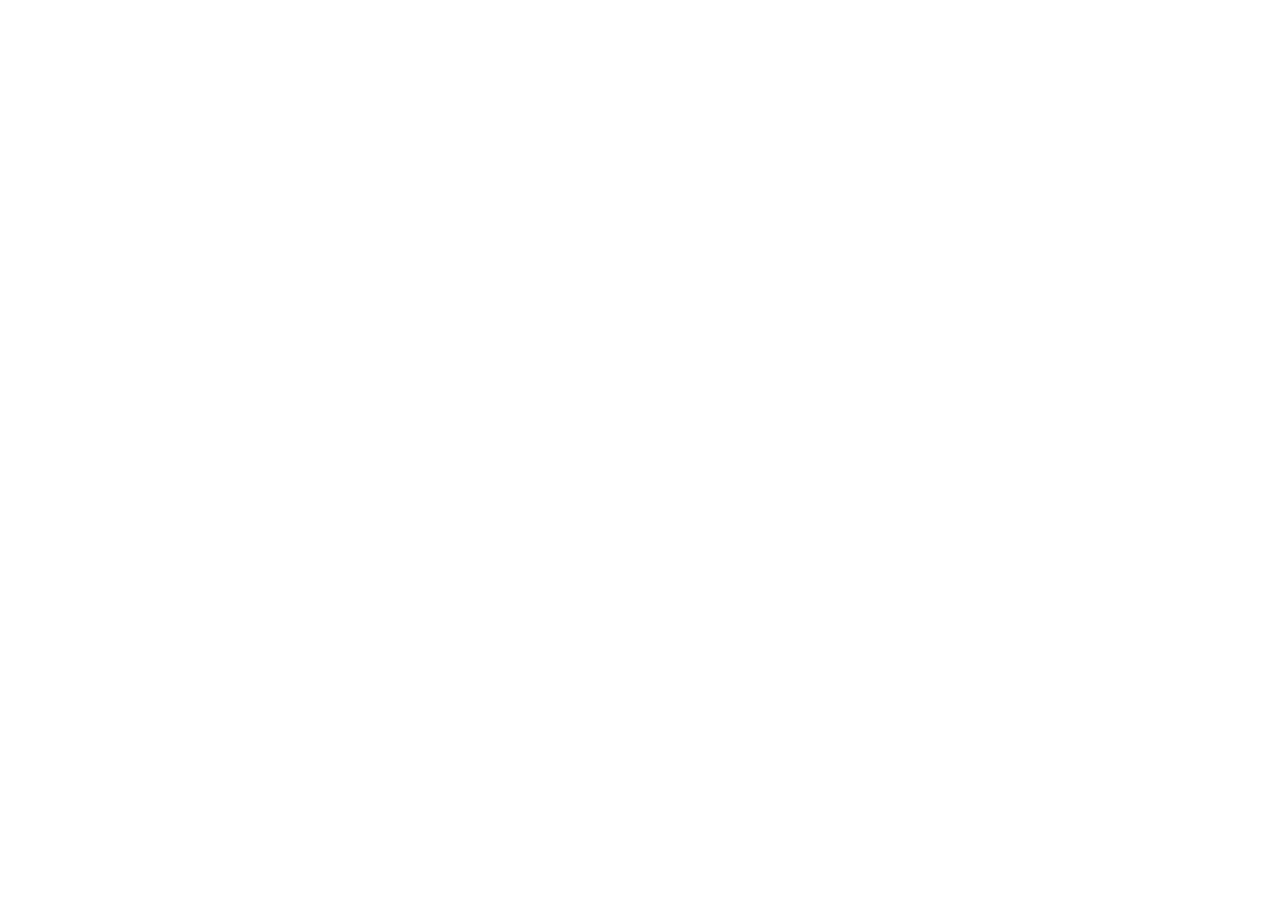
==== admin/index.html @ d86f4345 "Add files via upload" ====
<!doctype html>
<html lang="it">
<head>
  <meta charset="utf-8">
  <meta name="viewport" content="width=device-width,initial-scale=1">
  <meta name="robots" content="noindex,nofollow">
  <title>Area riservata | Gianluca Latina</title>
  <script src="https://identity.netlify.com/v1/netlify-identity-widget.js"></script>
</head>
<body>
  <script src="https://unpkg.com/decap-cms@^3.0.0/dist/decap-cms.js"></script>
</body>
</html>
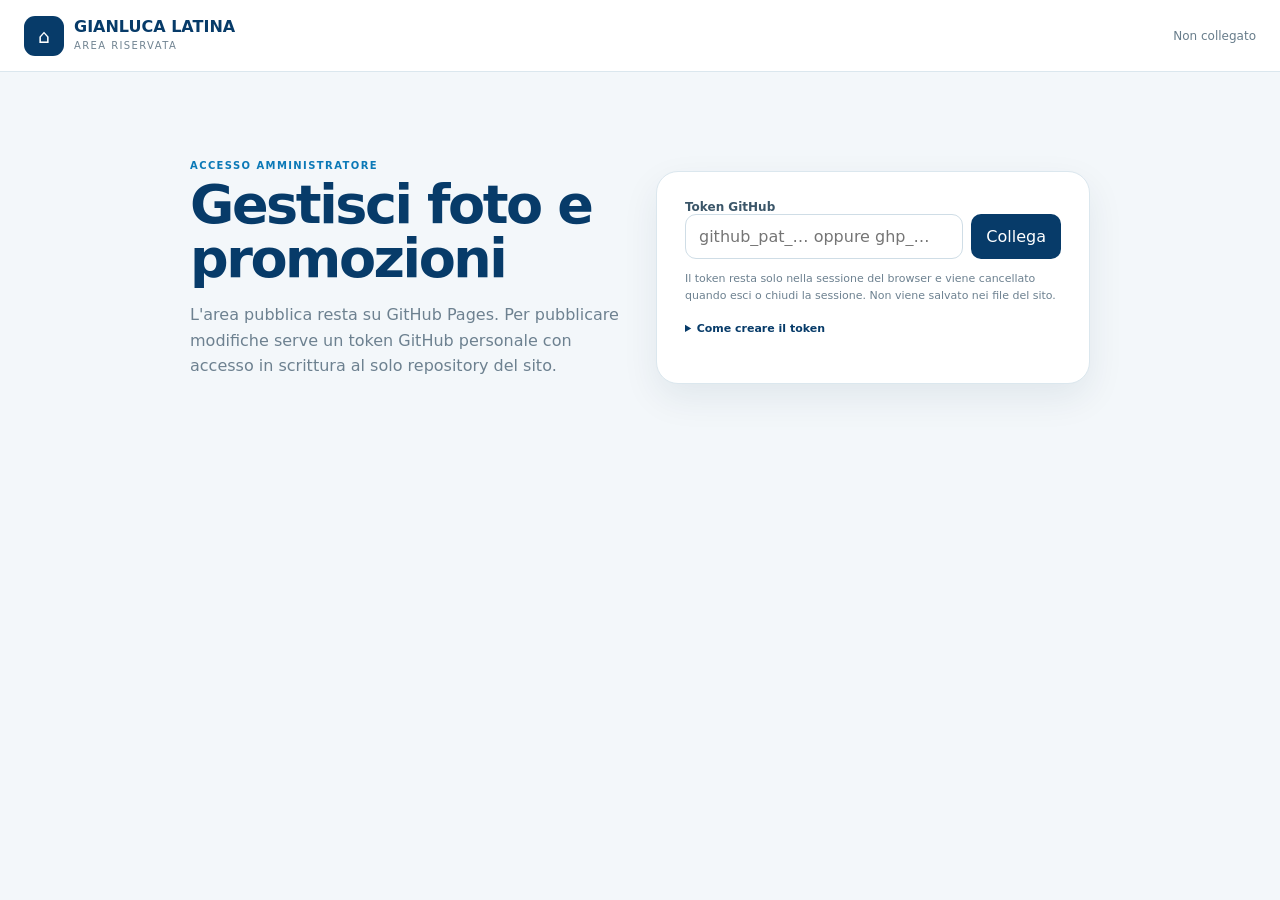
==== commit 84439bcd: "Add files via upload" ====
--- a/admin/index.html
+++ b/admin/index.html
@@ -3,11 +3,210 @@
 <head>
   <meta charset="utf-8">
   <meta name="viewport" content="width=device-width,initial-scale=1">
-  <meta name="robots" content="noindex,nofollow">
+  <meta name="robots" content="noindex,nofollow,noarchive">
+  <meta name="theme-color" content="#073b69">
   <title>Area riservata | Gianluca Latina</title>
-  <script src="https://identity.netlify.com/v1/netlify-identity-widget.js"></script>
+  <link rel="stylesheet" href="admin.css?v=43">
 </head>
 <body>
-  <script src="https://unpkg.com/decap-cms@^3.0.0/dist/decap-cms.js"></script>
+  <header class="admin-topbar">
+    <a class="admin-brand" href="../index.html">
+      <span class="admin-mark">⌂</span>
+      <span><b>GIANLUCA LATINA</b><small>AREA RISERVATA</small></span>
+    </a>
+    <div class="admin-user">
+      <span id="connection-label">Non collegato</span>
+      <button id="logout-btn" class="btn ghost hidden" type="button">Esci</button>
+    </div>
+  </header>
+
+  <main class="admin-shell">
+    <section id="login-view" class="login-card">
+      <div>
+        <p class="kicker">ACCESSO AMMINISTRATORE</p>
+        <h1>Gestisci foto e promozioni</h1>
+        <p class="lead">L'area pubblica resta su GitHub Pages. Per pubblicare modifiche serve un token GitHub personale con accesso in scrittura al solo repository del sito.</p>
+      </div>
+      <div class="login-box">
+        <label for="token-input">Token GitHub</label>
+        <div class="token-row">
+          <input id="token-input" type="password" autocomplete="off" placeholder="github_pat_… oppure ghp_…">
+          <button id="connect-btn" class="btn primary" type="button">Collega</button>
+        </div>
+        <p class="hint">Il token resta solo nella sessione del browser e viene cancellato quando esci o chiudi la sessione. Non viene salvato nei file del sito.</p>
+        <details>
+          <summary>Come creare il token</summary>
+          <ol>
+            <li>GitHub → Settings → Developer settings → Personal access tokens → Fine-grained tokens.</li>
+            <li>Consenti l'accesso solo al repository <b>frankk75/gianlucalatina-site</b>.</li>
+            <li>Permesso Repository → <b>Contents: Read and write</b>.</li>
+            <li>Copia il token e incollalo qui.</li>
+          </ol>
+        </details>
+        <p id="login-status" class="status" aria-live="polite"></p>
+      </div>
+    </section>
+
+    <section id="dashboard-view" class="hidden">
+      <div class="dashboard-head">
+        <div>
+          <p class="kicker">GESTIONE SITO</p>
+          <h1>Contenuti</h1>
+          <p>Carica un lavoro nella sua categoria: comparirà automaticamente anche in <b>Interventi realizzati</b> in Home.</p>
+        </div>
+        <a class="btn ghost" href="../index.html" target="_blank" rel="noopener">Apri il sito ↗</a>
+      </div>
+
+      <nav class="tabs" aria-label="Sezioni area riservata">
+        <button class="tab active" data-tab="foto" type="button">Foto lavori</button>
+        <button class="tab" data-tab="promo" type="button">Promozioni</button>
+      </nav>
+
+      <section id="tab-foto" class="tab-panel">
+        <div class="panel-grid">
+          <form id="photo-form" class="editor-card">
+            <input id="photo-edit-index" type="hidden" value="">
+            <h2 id="photo-form-title">Aggiungi foto lavoro</h2>
+
+            <label>Categoria
+              <select id="photo-category" required>
+                <option value="Idraulica">Idraulica</option>
+                <option value="Impianti gas">Impianti gas</option>
+                <option value="Autoclavi">Autoclavi e pompe di sollevamento</option>
+                <option value="Disotturazione">Disotturazione scarichi</option>
+                <option value="Climatizzazione">Climatizzazione</option>
+                <option value="Caldaie">Caldaie</option>
+                <option value="Ristrutturazioni">Bagni e ristrutturazioni</option>
+                <option value="Avvolgibili">Avvolgibili e serrande</option>
+              </select>
+            </label>
+
+            <label>Titolo del lavoro
+              <input id="photo-title" type="text" required maxlength="90" placeholder="Es. Installazione autoclave con serbatoio">
+            </label>
+
+            <label>Descrizione immagine per Google
+              <input id="photo-alt" type="text" maxlength="160" placeholder="Se lasci vuoto viene generata automaticamente">
+            </label>
+
+            <label>Foto
+              <input id="photo-file" type="file" accept="image/jpeg,image/png,image/webp">
+              <small id="photo-file-hint">Obbligatoria per un nuovo lavoro. L'immagine viene ottimizzata prima del caricamento.</small>
+            </label>
+
+            <div id="photo-preview" class="preview empty">Anteprima foto</div>
+
+            <div class="form-actions">
+              <button id="photo-save-btn" class="btn primary" type="submit">Pubblica foto</button>
+              <button id="photo-cancel-btn" class="btn ghost hidden" type="button">Annulla modifica</button>
+            </div>
+            <p id="photo-status" class="status" aria-live="polite"></p>
+          </form>
+
+          <div class="list-card">
+            <div class="list-head">
+              <div><h2>Foto già pubblicate</h2><p>Puoi modificarle, nasconderle o rimuoverle dalla galleria.</p></div>
+              <button id="photos-refresh" class="btn ghost small" type="button">Aggiorna</button>
+            </div>
+            <div class="filter-row">
+              <select id="photo-filter">
+                <option value="">Tutte le categorie</option>
+                <option>Idraulica</option>
+                <option>Impianti gas</option>
+                <option>Autoclavi</option>
+                <option>Disotturazione</option>
+                <option>Climatizzazione</option>
+                <option>Caldaie</option>
+                <option>Ristrutturazioni</option>
+                <option>Avvolgibili</option>
+              </select>
+              <span id="photo-count"></span>
+            </div>
+            <div id="photos-list" class="content-list"></div>
+          </div>
+        </div>
+      </section>
+
+      <section id="tab-promo" class="tab-panel hidden">
+        <div class="panel-grid">
+          <form id="promo-form" class="editor-card">
+            <input id="promo-edit-index" type="hidden" value="">
+            <h2 id="promo-form-title">Aggiungi promozione</h2>
+
+            <label>Titolo
+              <input id="promo-title" type="text" required maxlength="100" placeholder="Es. Climatizzatore 12000 BTU">
+            </label>
+
+            <div class="two-cols">
+              <label>Categoria
+                <input id="promo-category" type="text" maxlength="60" placeholder="Climatizzazione">
+              </label>
+              <label>Etichetta
+                <input id="promo-badge" type="text" maxlength="30" value="PROMO">
+              </label>
+            </div>
+
+            <label>Descrizione
+              <textarea id="promo-description" required rows="4" maxlength="500" placeholder="Descrivi l'offerta senza inserire condizioni non confermate."></textarea>
+            </label>
+
+            <label>Punti principali
+              <textarea id="promo-bullets" rows="4" placeholder="Una voce per riga"></textarea>
+            </label>
+
+            <label>Pagina collegata
+              <select id="promo-service">
+                <option value="climatizzazione.html">Climatizzazione</option>
+                <option value="caldaie.html">Caldaie e scaldabagni</option>
+                <option value="idraulica.html">Idraulica</option>
+                <option value="ristrutturazioni.html">Ristrutturazioni</option>
+                <option value="avvolgibili.html">Avvolgibili</option>
+              </select>
+            </label>
+
+            <label>Testo pulsante
+              <input id="promo-button" type="text" maxlength="80" placeholder="Scopri il servizio">
+            </label>
+
+            <label>Messaggio WhatsApp
+              <textarea id="promo-whatsapp" rows="2" maxlength="300" placeholder="Buongiorno, vorrei informazioni sulla promozione…"></textarea>
+            </label>
+
+            <label>Immagine promozione
+              <input id="promo-file" type="file" accept="image/jpeg,image/png,image/webp">
+              <small>Facoltativa in modifica; puoi mantenere l'immagine già pubblicata.</small>
+            </label>
+
+            <div id="promo-preview" class="preview empty">Anteprima immagine</div>
+
+            <label class="check-row">
+              <input id="promo-featured" type="checkbox">
+              <span>Metti in evidenza in Home</span>
+            </label>
+
+            <div class="form-actions">
+              <button id="promo-save-btn" class="btn primary" type="submit">Pubblica promozione</button>
+              <button id="promo-cancel-btn" class="btn ghost hidden" type="button">Annulla modifica</button>
+            </div>
+            <p id="promo-status" class="status" aria-live="polite"></p>
+          </form>
+
+          <div class="list-card">
+            <div class="list-head">
+              <div><h2>Promozioni pubblicate</h2><p>Modifica, attiva/disattiva o rimuovi una promozione.</p></div>
+              <button id="promo-refresh" class="btn ghost small" type="button">Aggiorna</button>
+            </div>
+            <div id="promo-list" class="content-list"></div>
+          </div>
+        </div>
+      </section>
+    </section>
+  </main>
+
+  <div id="busy-overlay" class="busy hidden" role="status" aria-live="polite">
+    <div class="spinner"></div><span id="busy-text">Pubblicazione in corso…</span>
+  </div>
+
+  <script src="admin.js?v=43"></script>
 </body>
 </html>
--- a/admin/admin.css
+++ b/admin/admin.css
@@ -0,0 +1,13 @@
+
+:root{--navy:#073b69;--blue:#0b79b7;--green:#18a85b;--bg:#f3f7fa;--card:#fff;--line:#dbe7ee;--text:#183448;--muted:#6d8190;--danger:#b42318;--shadow:0 14px 36px rgba(6,49,78,.08)}
+*{box-sizing:border-box}html{font-family:Inter,system-ui,-apple-system,BlinkMacSystemFont,"Segoe UI",sans-serif;color:var(--text);background:var(--bg)}body{margin:0}.hidden{display:none!important}
+.admin-topbar{position:sticky;top:0;z-index:20;height:72px;padding:0 24px;background:#fff;border-bottom:1px solid var(--line);display:flex;align-items:center;justify-content:space-between}.admin-brand{display:flex;gap:10px;align-items:center;color:var(--navy);text-decoration:none}.admin-mark{display:grid;place-items:center;width:40px;height:40px;border-radius:11px;background:var(--navy);color:#fff;font-size:19px}.admin-brand b,.admin-brand small{display:block}.admin-brand small{font-size:10px;letter-spacing:.14em;color:#708391;margin-top:2px}.admin-user{display:flex;align-items:center;gap:12px;color:#687d8b;font-size:12px}
+.admin-shell{max-width:1440px;margin:0 auto;padding:34px 24px 70px}.kicker{font-size:10px;letter-spacing:.14em;font-weight:900;color:var(--blue);margin:0 0 7px}.lead{color:var(--muted);line-height:1.6}.login-card{max-width:900px;margin:54px auto;display:grid;grid-template-columns:1fr 1fr;gap:32px;align-items:center}.login-card h1,.dashboard-head h1{font-size:clamp(34px,5vw,54px);line-height:1;margin:0 0 16px;color:var(--navy);letter-spacing:-.045em}.login-box,.editor-card,.list-card{background:var(--card);border:1px solid var(--line);border-radius:22px;box-shadow:var(--shadow)}.login-box{padding:28px}.login-box label,.editor-card label{display:grid;gap:7px;font-size:12px;font-weight:800;color:#3b5669}.token-row{display:flex;gap:8px}.token-row input{flex:1}.hint,details,small{font-size:11px;color:var(--muted);line-height:1.55}details{margin-top:16px}summary{cursor:pointer;font-weight:800;color:var(--navy)}details ol{padding-left:20px}
+input,select,textarea{width:100%;border:1px solid #cfdde6;border-radius:11px;background:#fff;color:var(--text);font:inherit;padding:12px 13px;outline:none}input:focus,select:focus,textarea:focus{border-color:#4aa5d5;box-shadow:0 0 0 3px rgba(74,165,213,.13)}textarea{resize:vertical}.btn{border:0;border-radius:10px;padding:11px 15px;font-weight:850;cursor:pointer;font:inherit}.btn.primary{background:var(--navy);color:#fff}.btn.primary:hover{background:#0a4a81}.btn.ghost{background:#fff;color:var(--navy);border:1px solid #cfdde6;text-decoration:none}.btn.small{padding:8px 11px;font-size:11px}.btn.danger{background:#fff2f0;color:var(--danger);border:1px solid #f5c6c1}.btn:disabled{opacity:.55;cursor:not-allowed}
+.dashboard-head{display:flex;justify-content:space-between;gap:24px;align-items:flex-end;margin-bottom:24px}.dashboard-head p{color:var(--muted);margin:7px 0 0}.tabs{display:flex;gap:6px;margin-bottom:18px;padding:5px;background:#e8f0f5;border-radius:13px;width:max-content}.tab{border:0;background:transparent;padding:10px 16px;border-radius:9px;font-weight:850;color:#527084;cursor:pointer}.tab.active{background:#fff;color:var(--navy);box-shadow:0 3px 12px rgba(5,50,80,.08)}
+.panel-grid{display:grid;grid-template-columns:minmax(320px,430px) minmax(0,1fr);gap:20px;align-items:start}.editor-card,.list-card{padding:22px}.editor-card{display:grid;gap:15px;position:sticky;top:92px}.editor-card h2,.list-card h2{margin:0;color:var(--navy);font-size:21px}.two-cols{display:grid;grid-template-columns:1fr 1fr;gap:10px}.check-row{display:flex!important;align-items:center;gap:9px!important}.check-row input{width:auto}.form-actions{display:flex;gap:9px;flex-wrap:wrap}.preview{min-height:180px;border:1px dashed #bfd0da;border-radius:14px;background:#f8fbfc;display:grid;place-items:center;color:#82929c;overflow:hidden}.preview img{width:100%;height:240px;object-fit:cover}.preview.empty{font-size:12px}
+.list-head{display:flex;justify-content:space-between;align-items:flex-start;gap:16px;margin-bottom:14px}.list-head p{font-size:12px;color:var(--muted);margin:4px 0 0}.filter-row{display:flex;justify-content:space-between;gap:12px;align-items:center;margin-bottom:14px}.filter-row select{max-width:270px}.filter-row span{font-size:11px;color:var(--muted)}.content-list{display:grid;gap:10px}.content-item{display:grid;grid-template-columns:96px minmax(0,1fr) auto;gap:13px;align-items:center;padding:11px;border:1px solid #e0e9ee;border-radius:14px;background:#fff}.content-item img{width:96px;height:76px;object-fit:cover;border-radius:10px;background:#edf3f6}.content-meta b{display:block;color:var(--navy);font-size:14px;line-height:1.3}.content-meta small{display:block;margin-top:4px}.badge{display:inline-flex;margin-top:6px;padding:4px 7px;border-radius:999px;background:#eaf6fc;color:#0a6d9e;font-size:9px;font-weight:900;letter-spacing:.06em;text-transform:uppercase}.badge.off{background:#f1f1f1;color:#777}.item-actions{display:flex;gap:6px;flex-wrap:wrap;justify-content:flex-end}.item-actions .btn{padding:7px 9px;font-size:10px}
+.status{min-height:18px;margin:0;font-size:12px}.status.ok{color:#138a4f}.status.err{color:var(--danger)}.empty-list{padding:24px;border:1px dashed #ccd9e1;border-radius:14px;color:var(--muted);text-align:center;font-size:12px}
+.busy{position:fixed;inset:0;z-index:99;background:rgba(4,28,46,.45);display:grid;place-items:center;align-content:center;gap:12px;color:#fff;font-weight:800}.spinner{width:38px;height:38px;border-radius:50%;border:4px solid rgba(255,255,255,.3);border-top-color:#fff;animation:spin .8s linear infinite}@keyframes spin{to{transform:rotate(360deg)}}
+@media(max-width:900px){.login-card,.panel-grid{grid-template-columns:1fr}.editor-card{position:static}.dashboard-head{align-items:flex-start;flex-direction:column}.content-item{grid-template-columns:80px minmax(0,1fr)}.content-item img{width:80px;height:68px}.item-actions{grid-column:1/-1;justify-content:flex-start}}
+@media(max-width:560px){.admin-topbar{padding:0 14px;height:64px}.admin-user span{display:none}.admin-shell{padding:22px 12px 50px}.login-card{margin:24px auto;gap:18px}.login-box,.editor-card,.list-card{border-radius:17px;padding:17px}.token-row{display:grid}.tabs{width:100%}.tab{flex:1}.two-cols{grid-template-columns:1fr}.filter-row{align-items:stretch;flex-direction:column}.filter-row select{max-width:none}.content-item{grid-template-columns:72px minmax(0,1fr);padding:9px}.content-item img{width:72px;height:62px}.admin-brand b{font-size:13px}.admin-brand small{font-size:8px}}
